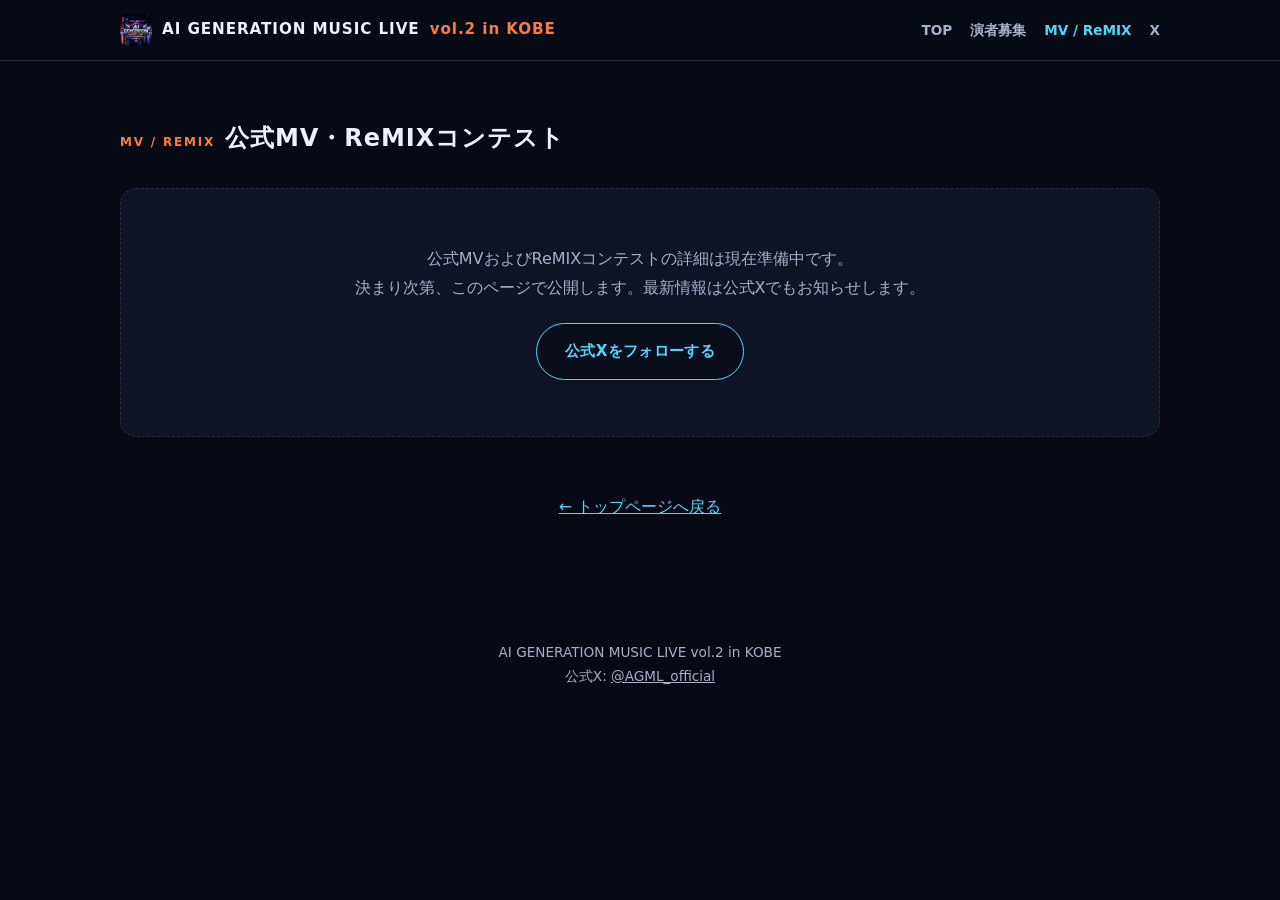
==== mv.html @ 3fc16c10 "Initial commit: AGML vol.2 in KOBE official site (phase 1) Co-Authored-By: Claude Sonnet 5 <noreply@" ====
<!DOCTYPE html>
<html lang="ja">
<head>
<meta charset="UTF-8">
<meta name="viewport" content="width=device-width, initial-scale=1.0">
<title>公式MV・ReMIXコンテスト | AI GENERATION MUSIC LIVE vol.2 in KOBE</title>
<meta name="description" content="AI GENERATION MUSIC LIVE vol.2 in KOBE 公式MV・ReMIXコンテスト情報（近日公開）。">
<link rel="stylesheet" href="assets/css/style.css">
<link rel="icon" type="image/png" sizes="32x32" href="assets/img/favicon-32.png">
<link rel="icon" type="image/png" sizes="16x16" href="assets/img/favicon-16.png">
<link rel="apple-touch-icon" href="assets/img/apple-touch-icon.png">
</head>
<body>

<header class="site-header">
  <nav class="nav">
    <a class="brand" href="index.html"><img src="assets/img/logo-nav.png" alt="AI GENERATION MUSIC LIVE logo">AI GENERATION MUSIC LIVE <span>vol.2 in KOBE</span></a>
    <div class="nav-links">
      <a href="index.html">TOP</a>
      <a href="recruit.html">演者募集</a>
      <a href="mv.html" class="active">MV / ReMIX</a>
      <a href="https://x.com/AGML_official" target="_blank" rel="noopener">X</a>
    </div>
  </nav>
</header>

<section id="mv-top">
  <div class="wrap">
    <h2 class="section-title"><span class="en">MV / REMIX</span>公式MV・ReMIXコンテスト</h2>
    <div class="placeholder-box">
      <p>公式MVおよびReMIXコンテストの詳細は現在準備中です。<br>
      決まり次第、このページで公開します。最新情報は公式Xでもお知らせします。</p>
      <p style="margin-top:20px;">
        <a class="btn btn-outline" href="https://x.com/AGML_official" target="_blank" rel="noopener">公式Xをフォローする</a>
      </p>
    </div>

    <p class="back-top"><a href="index.html">← トップページへ戻る</a></p>
  </div>
</section>

<footer class="site-footer">
  <div class="wrap">
    <p>AI GENERATION MUSIC LIVE vol.2 in KOBE<br>
    公式X: <a href="https://x.com/AGML_official" target="_blank" rel="noopener">@AGML_official</a></p>
  </div>
</footer>

</body>
</html>
---- assets/css/style.css ----
/* AI GENERATION MUSIC LIVE vol.2 in KOBE -------------------------------- */
:root {
  --bg: #070a14;
  --bg-panel: #0f1424;
  --bg-panel-2: #131a2e;
  --border: #232b45;
  --text: #eef1fb;
  --text-dim: #a7aec9;
  --orange: #ff7a45;
  --cyan: #4fd8ff;
  --magenta: #ff4d8d;
  --max-w: 1080px;
}

* { box-sizing: border-box; }

html { scroll-behavior: smooth; }

body {
  margin: 0;
  background: var(--bg);
  color: var(--text);
  font-family: "Hiragino Kaku Gothic ProN", "Hiragino Sans", "Yu Gothic",
    "Noto Sans JP", system-ui, -apple-system, sans-serif;
  line-height: 1.8;
  -webkit-font-smoothing: antialiased;
}

img { max-width: 100%; display: block; }

a { color: var(--cyan); }

.wrap {
  max-width: var(--max-w);
  margin: 0 auto;
  padding: 0 20px;
}

/* Nav ------------------------------------------------------------------ */
.site-header {
  position: sticky;
  top: 0;
  z-index: 20;
  background: rgba(7, 10, 20, 0.9);
  backdrop-filter: blur(6px);
  border-bottom: 1px solid var(--border);
}

.nav {
  display: flex;
  align-items: center;
  justify-content: space-between;
  padding: 14px 20px;
  max-width: var(--max-w);
  margin: 0 auto;
}

.nav .brand {
  display: flex;
  align-items: center;
  gap: 10px;
  font-weight: 800;
  letter-spacing: 0.06em;
  font-size: 0.95rem;
  color: var(--text);
  text-decoration: none;
  white-space: nowrap;
}

.nav .brand img {
  width: 32px;
  height: 32px;
  border-radius: 8px;
  object-fit: cover;
}

.nav .brand span { color: var(--orange); }

.nav-links {
  display: flex;
  gap: 18px;
  flex-wrap: wrap;
  font-size: 0.85rem;
}

.nav-links a {
  color: var(--text-dim);
  text-decoration: none;
  font-weight: 600;
}

.nav-links a:hover,
.nav-links a.active { color: var(--cyan); }

/* Hero ------------------------------------------------------------------ */
.hero {
  position: relative;
  width: 100%;
  aspect-ratio: 16 / 9;
  overflow: hidden;
  background: #000;
}

.hero img {
  width: 100%;
  height: 100%;
  object-fit: cover;
}

.hero-cta {
  position: absolute;
  left: 0;
  right: 0;
  bottom: 22px;
  display: flex;
  justify-content: center;
  gap: 12px;
  flex-wrap: wrap;
  padding: 0 16px;
}

/* Buttons ---------------------------------------------------------------- */
.btn {
  display: inline-block;
  padding: 14px 28px;
  border-radius: 999px;
  font-weight: 700;
  text-decoration: none;
  font-size: 0.95rem;
  letter-spacing: 0.02em;
  transition: transform 0.15s ease, opacity 0.15s ease;
  border: 1px solid transparent;
}

.btn:hover { transform: translateY(-2px); }

.btn-primary {
  background: linear-gradient(90deg, var(--orange), var(--magenta));
  color: #12060a;
}

.btn-outline {
  background: rgba(7, 10, 20, 0.55);
  border-color: var(--cyan);
  color: var(--cyan);
}

.btn-block { display: block; text-align: center; width: 100%; }

/* Sections ---------------------------------------------------------------- */
section { padding: 56px 0; border-bottom: 1px solid var(--border); }
section:last-of-type { border-bottom: none; }

.section-title {
  font-size: 1.5rem;
  font-weight: 800;
  letter-spacing: 0.04em;
  margin: 0 0 28px;
  display: flex;
  align-items: baseline;
  gap: 10px;
}

.section-title .en {
  font-size: 0.75rem;
  color: var(--orange);
  letter-spacing: 0.15em;
  font-weight: 700;
}

.lede {
  color: var(--text-dim);
  font-size: 1rem;
  white-space: pre-line;
}

.logo-mark {
  display: block;
  width: 160px;
  height: 160px;
  border-radius: 20px;
  object-fit: cover;
  margin: 0 0 24px;
  border: 1px solid var(--border);
}

/* Info table --------------------------------------------------------------- */
.info-grid {
  display: grid;
  grid-template-columns: 140px 1fr;
  gap: 14px 20px;
  background: var(--bg-panel);
  border: 1px solid var(--border);
  border-radius: 16px;
  padding: 28px;
}

.info-grid dt {
  color: var(--orange);
  font-weight: 700;
  font-size: 0.9rem;
}

.info-grid dd {
  margin: 0;
  color: var(--text);
}

@media (max-width: 520px) {
  .info-grid { grid-template-columns: 1fr; }
  .info-grid dt { padding-top: 10px; border-top: 1px solid var(--border); }
  .info-grid dt:first-child { border-top: none; padding-top: 0; }
}

/* Cards / links section ------------------------------------------------- */
.card-grid {
  display: grid;
  grid-template-columns: repeat(auto-fit, minmax(240px, 1fr));
  gap: 20px;
}

.card {
  background: var(--bg-panel);
  border: 1px solid var(--border);
  border-radius: 16px;
  padding: 26px;
  text-decoration: none;
  color: var(--text);
  display: block;
}

.card:hover { border-color: var(--cyan); }

.card .tag {
  display: inline-block;
  font-size: 0.7rem;
  font-weight: 700;
  letter-spacing: 0.08em;
  color: var(--magenta);
  border: 1px solid var(--magenta);
  border-radius: 999px;
  padding: 3px 10px;
  margin-bottom: 12px;
}

.card h3 { margin: 0 0 10px; font-size: 1.1rem; }
.card p { margin: 0; color: var(--text-dim); font-size: 0.9rem; }

/* Gallery ---------------------------------------------------------------- */
.gallery {
  display: grid;
  grid-template-columns: 1fr 1fr;
  gap: 16px;
}

.gallery img {
  border-radius: 16px;
  width: 100%;
  height: 260px;
  object-fit: cover;
  border: 1px solid var(--border);
}

@media (max-width: 600px) {
  .gallery { grid-template-columns: 1fr; }
}

/* Placeholder box ---------------------------------------------------------- */
.placeholder-box {
  border: 1px dashed var(--border);
  border-radius: 16px;
  padding: 40px 24px;
  text-align: center;
  color: var(--text-dim);
  background: var(--bg-panel);
}

/* Content blocks (recruit page) ------------------------------------------- */
.prose h3 {
  color: var(--cyan);
  font-size: 1.05rem;
  margin: 34px 0 12px;
}

.prose p { color: var(--text-dim); white-space: pre-line; }

.prose ul { color: var(--text-dim); padding-left: 1.2em; }

.badge-deadline {
  display: inline-block;
  background: rgba(255, 77, 141, 0.12);
  border: 1px solid var(--magenta);
  color: var(--magenta);
  font-weight: 700;
  border-radius: 10px;
  padding: 14px 18px;
  margin: 16px 0 28px;
}

/* Footer ------------------------------------------------------------------ */
.site-footer {
  padding: 32px 0 60px;
  text-align: center;
  color: var(--text-dim);
  font-size: 0.85rem;
}

.site-footer a { color: var(--text-dim); text-decoration: underline; }

.back-top {
  display: block;
  text-align: center;
  padding: 40px 0 0;
}
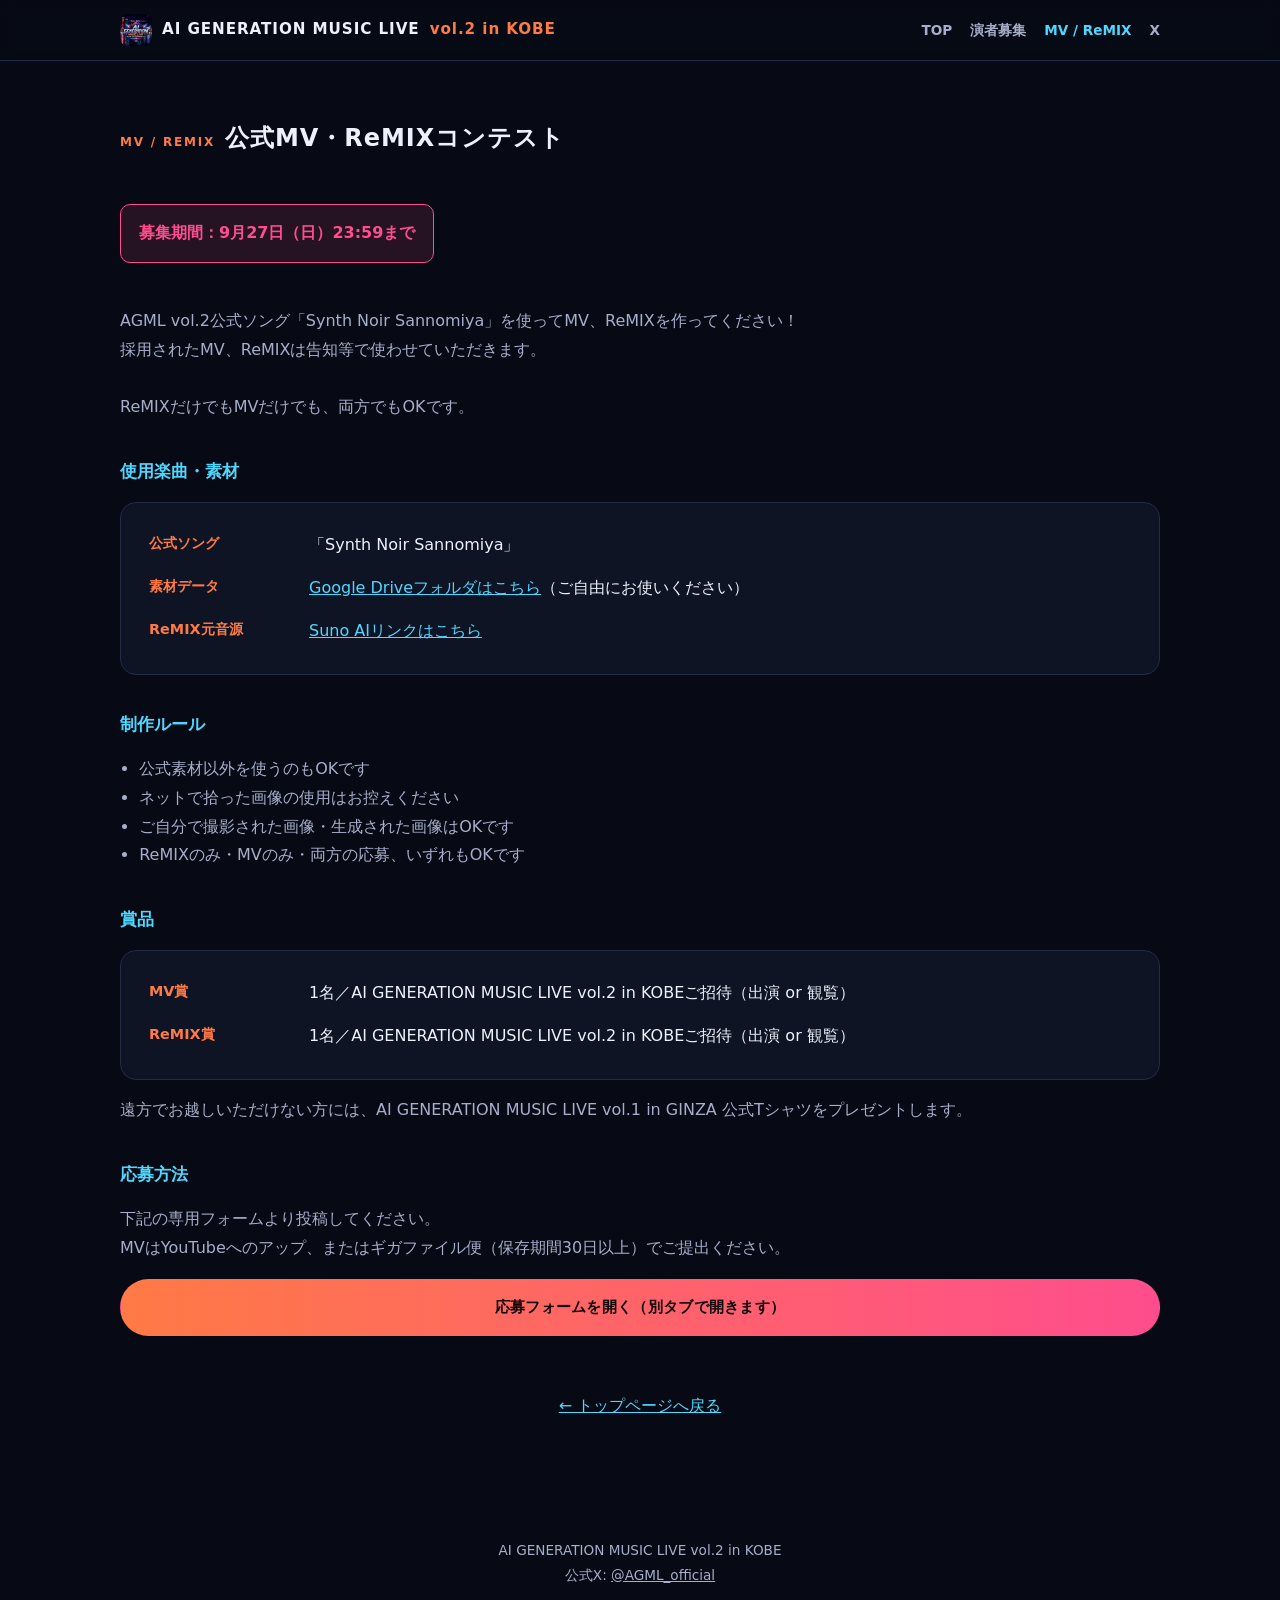
==== commit d0d641df: "Add MV/ReMIX contest details to mv.html and update index card Co-Authored-By: Claude Sonnet 5 <norep" ====
--- a/mv.html
+++ b/mv.html
@@ -4,7 +4,7 @@
 <meta charset="UTF-8">
 <meta name="viewport" content="width=device-width, initial-scale=1.0">
 <title>公式MV・ReMIXコンテスト | AI GENERATION MUSIC LIVE vol.2 in KOBE</title>
-<meta name="description" content="AI GENERATION MUSIC LIVE vol.2 in KOBE 公式MV・ReMIXコンテスト情報（近日公開）。">
+<meta name="description" content="AI GENERATION MUSIC LIVE vol.2 in KOBE 公式MV・ReMIXコンテスト。公式ソング「Synth Noir Sannomiya」でMV・ReMIXを制作。応募締切9/27(日)23:59。">
 <link rel="stylesheet" href="assets/css/style.css">
 <link rel="icon" type="image/png" sizes="32x32" href="assets/img/favicon-32.png">
 <link rel="icon" type="image/png" sizes="16x16" href="assets/img/favicon-16.png">
@@ -27,12 +27,47 @@
 <section id="mv-top">
   <div class="wrap">
     <h2 class="section-title"><span class="en">MV / REMIX</span>公式MV・ReMIXコンテスト</h2>
-    <div class="placeholder-box">
-      <p>公式MVおよびReMIXコンテストの詳細は現在準備中です。<br>
-      決まり次第、このページで公開します。最新情報は公式Xでもお知らせします。</p>
-      <p style="margin-top:20px;">
-        <a class="btn btn-outline" href="https://x.com/AGML_official" target="_blank" rel="noopener">公式Xをフォローする</a>
-      </p>
+
+    <div class="badge-deadline">募集期間：9月27日（日）23:59まで</div>
+
+    <div class="prose">
+      <p>AGML vol.2公式ソング「Synth Noir Sannomiya」を使ってMV、ReMIXを作ってください！
+採用されたMV、ReMIXは告知等で使わせていただきます。
+
+ReMIXだけでもMVだけでも、両方でもOKです。</p>
+
+      <h3>使用楽曲・素材</h3>
+      <dl class="info-grid">
+        <dt>公式ソング</dt>
+        <dd>「Synth Noir Sannomiya」</dd>
+        <dt>素材データ</dt>
+        <dd><a href="https://drive.google.com/drive/folders/1ZEKAZsrtZWXup7KaDJky0G6zKT26dEnL?usp=drive_link" target="_blank" rel="noopener">Google Driveフォルダはこちら</a>（ご自由にお使いください）</dd>
+        <dt>ReMIX元音源</dt>
+        <dd><a href="https://suno.com/song/59a0701a-38a8-476a-8fa3-cbe1764c9323?sh=CSv2sEr75y9eeQH9" target="_blank" rel="noopener">Suno AIリンクはこちら</a></dd>
+      </dl>
+
+      <h3>制作ルール</h3>
+      <ul>
+        <li>公式素材以外を使うのもOKです</li>
+        <li>ネットで拾った画像の使用はお控えください</li>
+        <li>ご自分で撮影された画像・生成された画像はOKです</li>
+        <li>ReMIXのみ・MVのみ・両方の応募、いずれもOKです</li>
+      </ul>
+
+      <h3>賞品</h3>
+      <dl class="info-grid">
+        <dt>MV賞</dt>
+        <dd>1名／AI GENERATION MUSIC LIVE vol.2 in KOBEご招待（出演 or 観覧）</dd>
+        <dt>ReMIX賞</dt>
+        <dd>1名／AI GENERATION MUSIC LIVE vol.2 in KOBEご招待（出演 or 観覧）</dd>
+      </dl>
+      <p>遠方でお越しいただけない方には、AI GENERATION MUSIC LIVE vol.1 in GINZA 公式Tシャツをプレゼントします。</p>
+
+      <h3>応募方法</h3>
+      <p>下記の専用フォームより投稿してください。
+MVはYouTubeへのアップ、またはギガファイル便（保存期間30日以上）でご提出ください。</p>
+
+      <a class="btn btn-primary btn-block" href="https://forms.gle/KEqT39GfGKoGcfJb9" target="_blank" rel="noopener">応募フォームを開く（別タブで開きます）</a>
     </div>
 
     <p class="back-top"><a href="index.html">← トップページへ戻る</a></p>
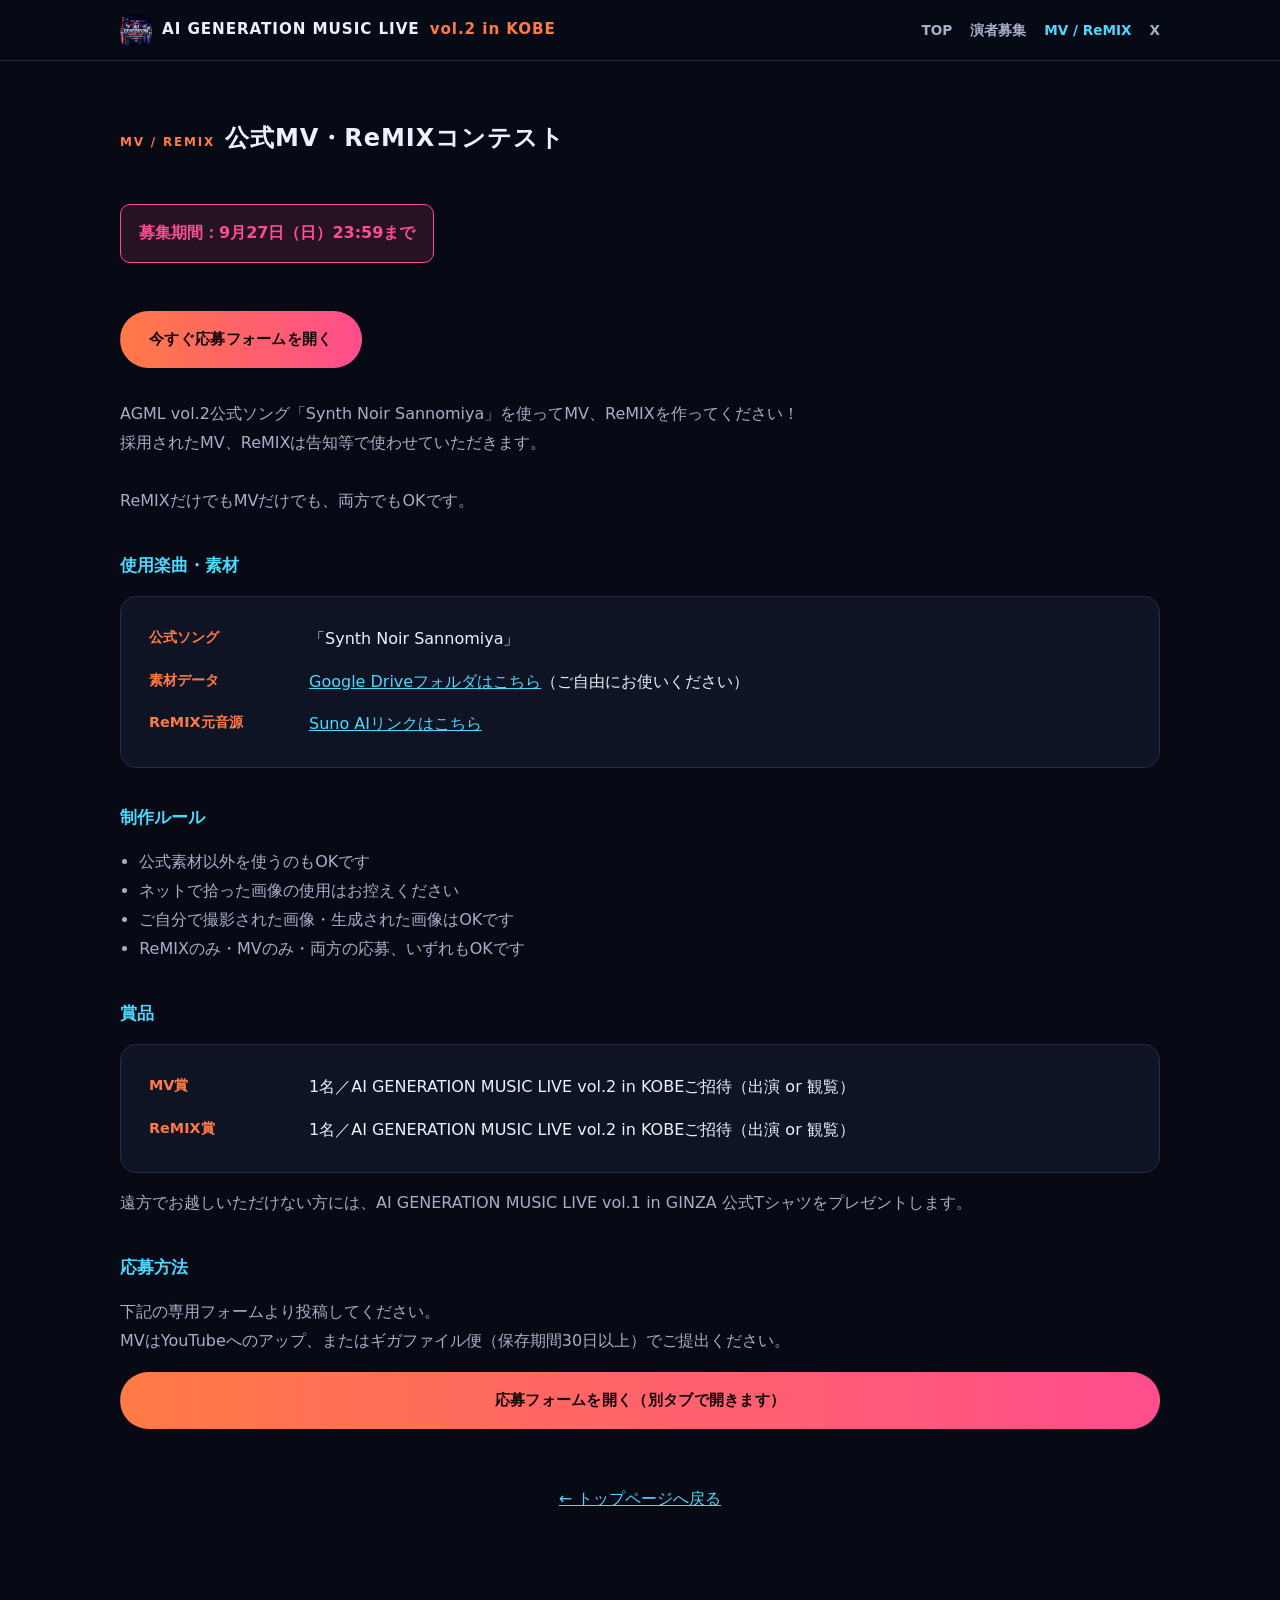
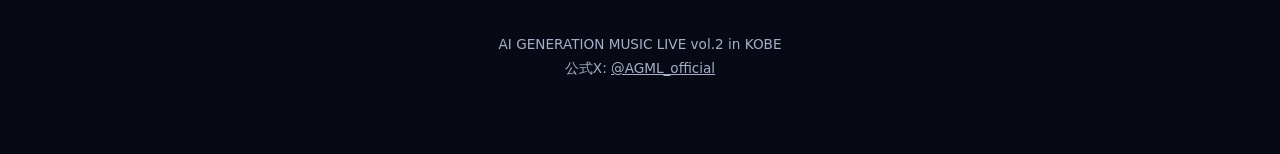
==== commit bd7c17f7: "Add top CTA shortcut, mobile nav fixes, minor copy cleanup Co-Authored-By: Claude Sonnet 5 <noreply@" ====
--- a/mv.html
+++ b/mv.html
@@ -29,6 +29,8 @@
     <h2 class="section-title"><span class="en">MV / REMIX</span>公式MV・ReMIXコンテスト</h2>
 
     <div class="badge-deadline">募集期間：9月27日（日）23:59まで</div>
+
+    <p class="cta-shortcut"><a class="btn btn-primary" href="https://forms.gle/KEqT39GfGKoGcfJb9" target="_blank" rel="noopener">今すぐ応募フォームを開く</a></p>
 
     <div class="prose">
       <p>AGML vol.2公式ソング「Synth Noir Sannomiya」を使ってMV、ReMIXを作ってください！
--- a/assets/css/style.css
+++ b/assets/css/style.css
@@ -312,3 +312,42 @@
   text-align: center;
   padding: 40px 0 0;
 }
+
+/* CTA shortcut near the top of long pages --------------------------------- */
+.cta-shortcut {
+  margin: 20px 0 32px;
+}
+
+/* Mobile fixes -------------------------------------------------------------- */
+@media (max-width: 640px) {
+  .nav {
+    flex-direction: column;
+    align-items: flex-start;
+    gap: 10px;
+    padding: 12px 16px;
+  }
+
+  .nav .brand { font-size: 0.85rem; }
+
+  .nav-links {
+    width: 100%;
+    gap: 8px 16px;
+    font-size: 0.8rem;
+  }
+
+  .section-title {
+    flex-direction: column;
+    align-items: flex-start;
+    gap: 4px;
+  }
+
+  .hero-cta {
+    bottom: 12px;
+    gap: 8px;
+  }
+
+  .hero-cta .btn {
+    padding: 10px 18px;
+    font-size: 0.8rem;
+  }
+}
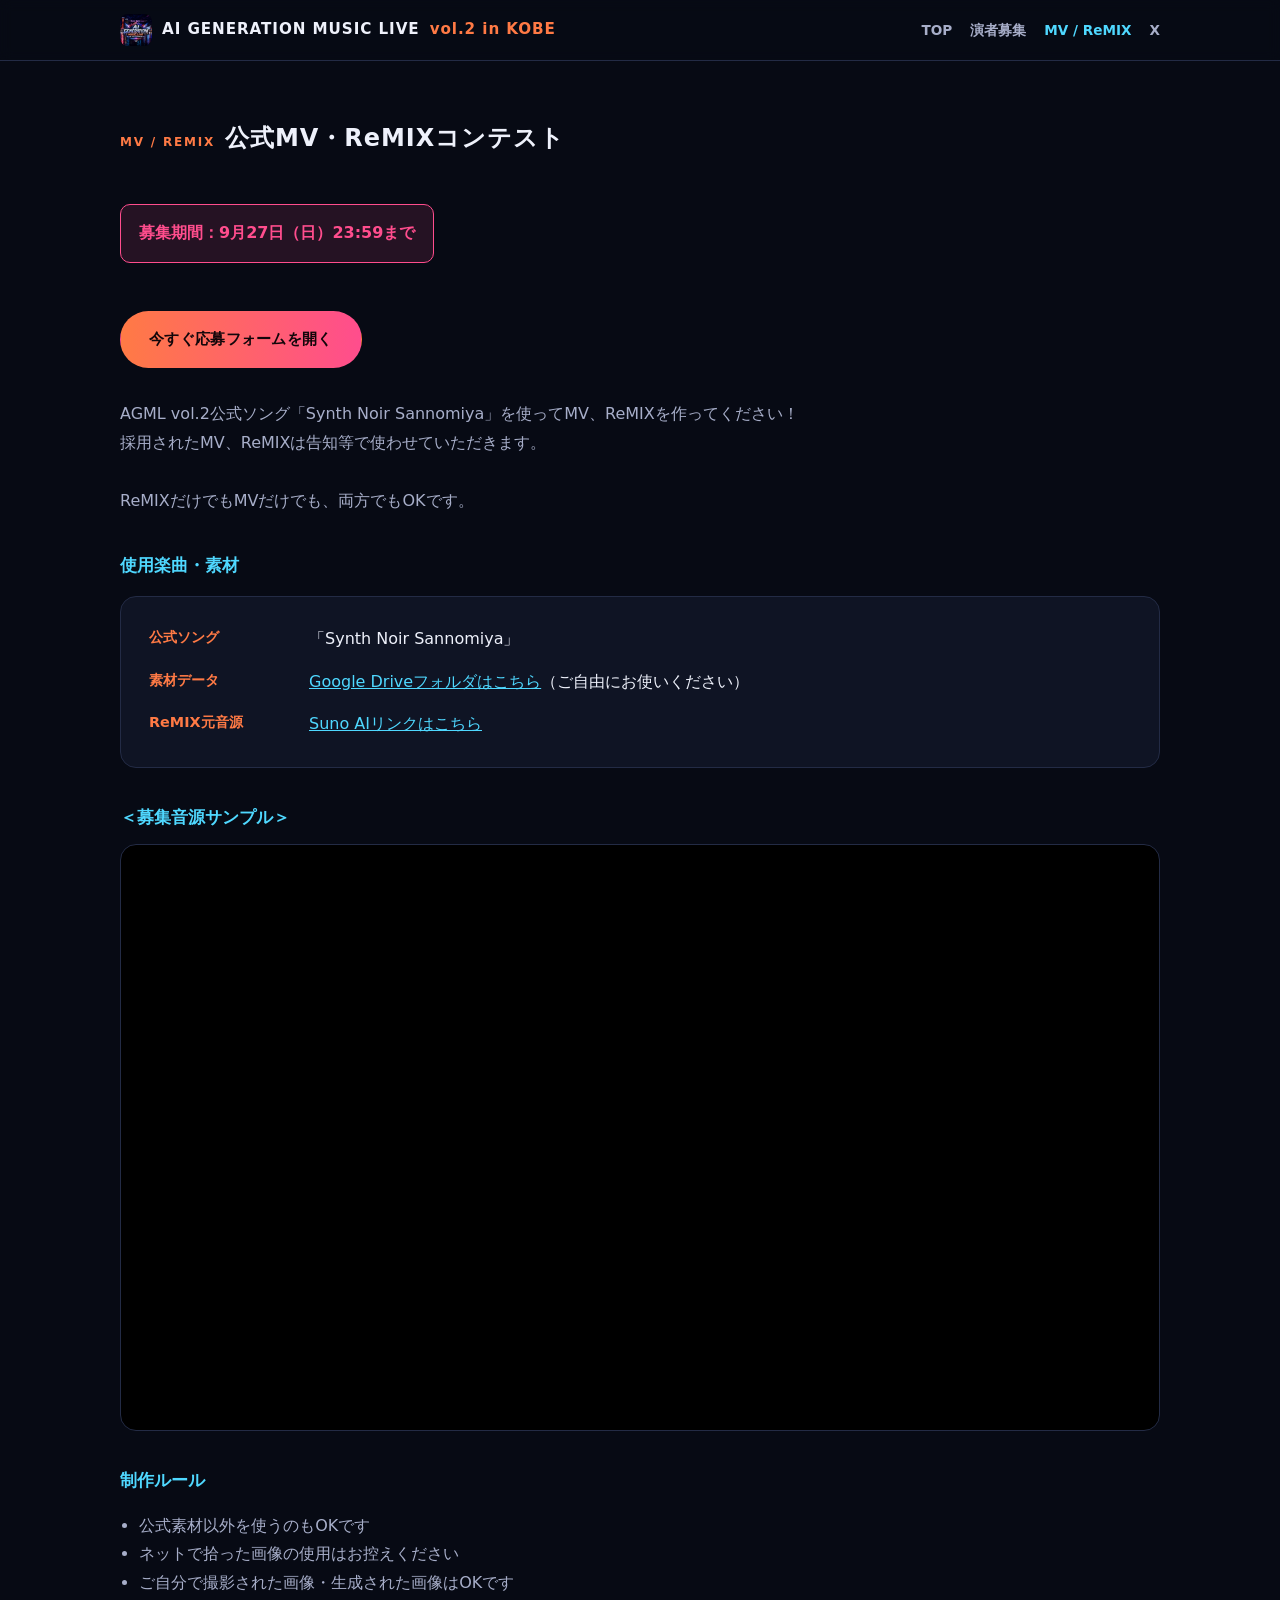
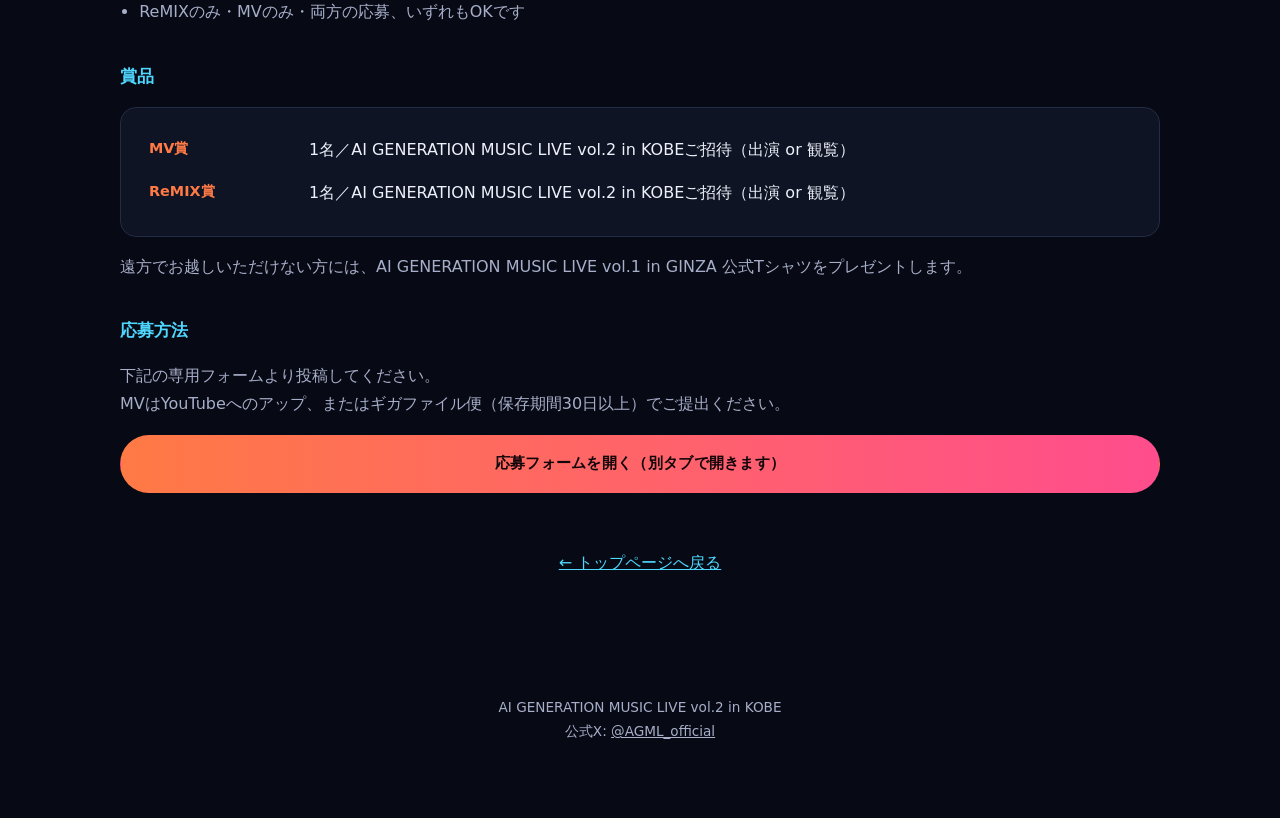
==== commit 334dcd1f: "公式ソング動画の埋め込みを追加 - index.html に OFFICIAL SONG セクションを追加 - mv.html に募集音源サンプル動画を追加 - style.css に .video-" ====
--- a/mv.html
+++ b/mv.html
@@ -48,6 +48,11 @@
         <dd><a href="https://suno.com/song/59a0701a-38a8-476a-8fa3-cbe1764c9323?sh=CSv2sEr75y9eeQH9" target="_blank" rel="noopener">Suno AIリンクはこちら</a></dd>
       </dl>
 
+      <h3>＜募集音源サンプル＞</h3>
+      <div class="video-embed">
+        <iframe src="https://www.youtube.com/embed/2ZxC5ot18NE" title="Synth Noir Sannomiya 募集音源サンプル" allow="accelerometer; autoplay; clipboard-write; encrypted-media; gyroscope; picture-in-picture; web-share" allowfullscreen></iframe>
+      </div>
+
       <h3>制作ルール</h3>
       <ul>
         <li>公式素材以外を使うのもOKです</li>
--- a/assets/css/style.css
+++ b/assets/css/style.css
@@ -265,6 +265,26 @@
   .gallery { grid-template-columns: 1fr; }
 }
 
+/* Video embed --------------------------------------------------------------- */
+.video-embed {
+  position: relative;
+  padding-bottom: 56.25%;
+  height: 0;
+  overflow: hidden;
+  border-radius: 16px;
+  border: 1px solid var(--border);
+  background: #000;
+}
+
+.video-embed iframe {
+  position: absolute;
+  top: 0;
+  left: 0;
+  width: 100%;
+  height: 100%;
+  border: 0;
+}
+
 /* Placeholder box ---------------------------------------------------------- */
 .placeholder-box {
   border: 1px dashed var(--border);
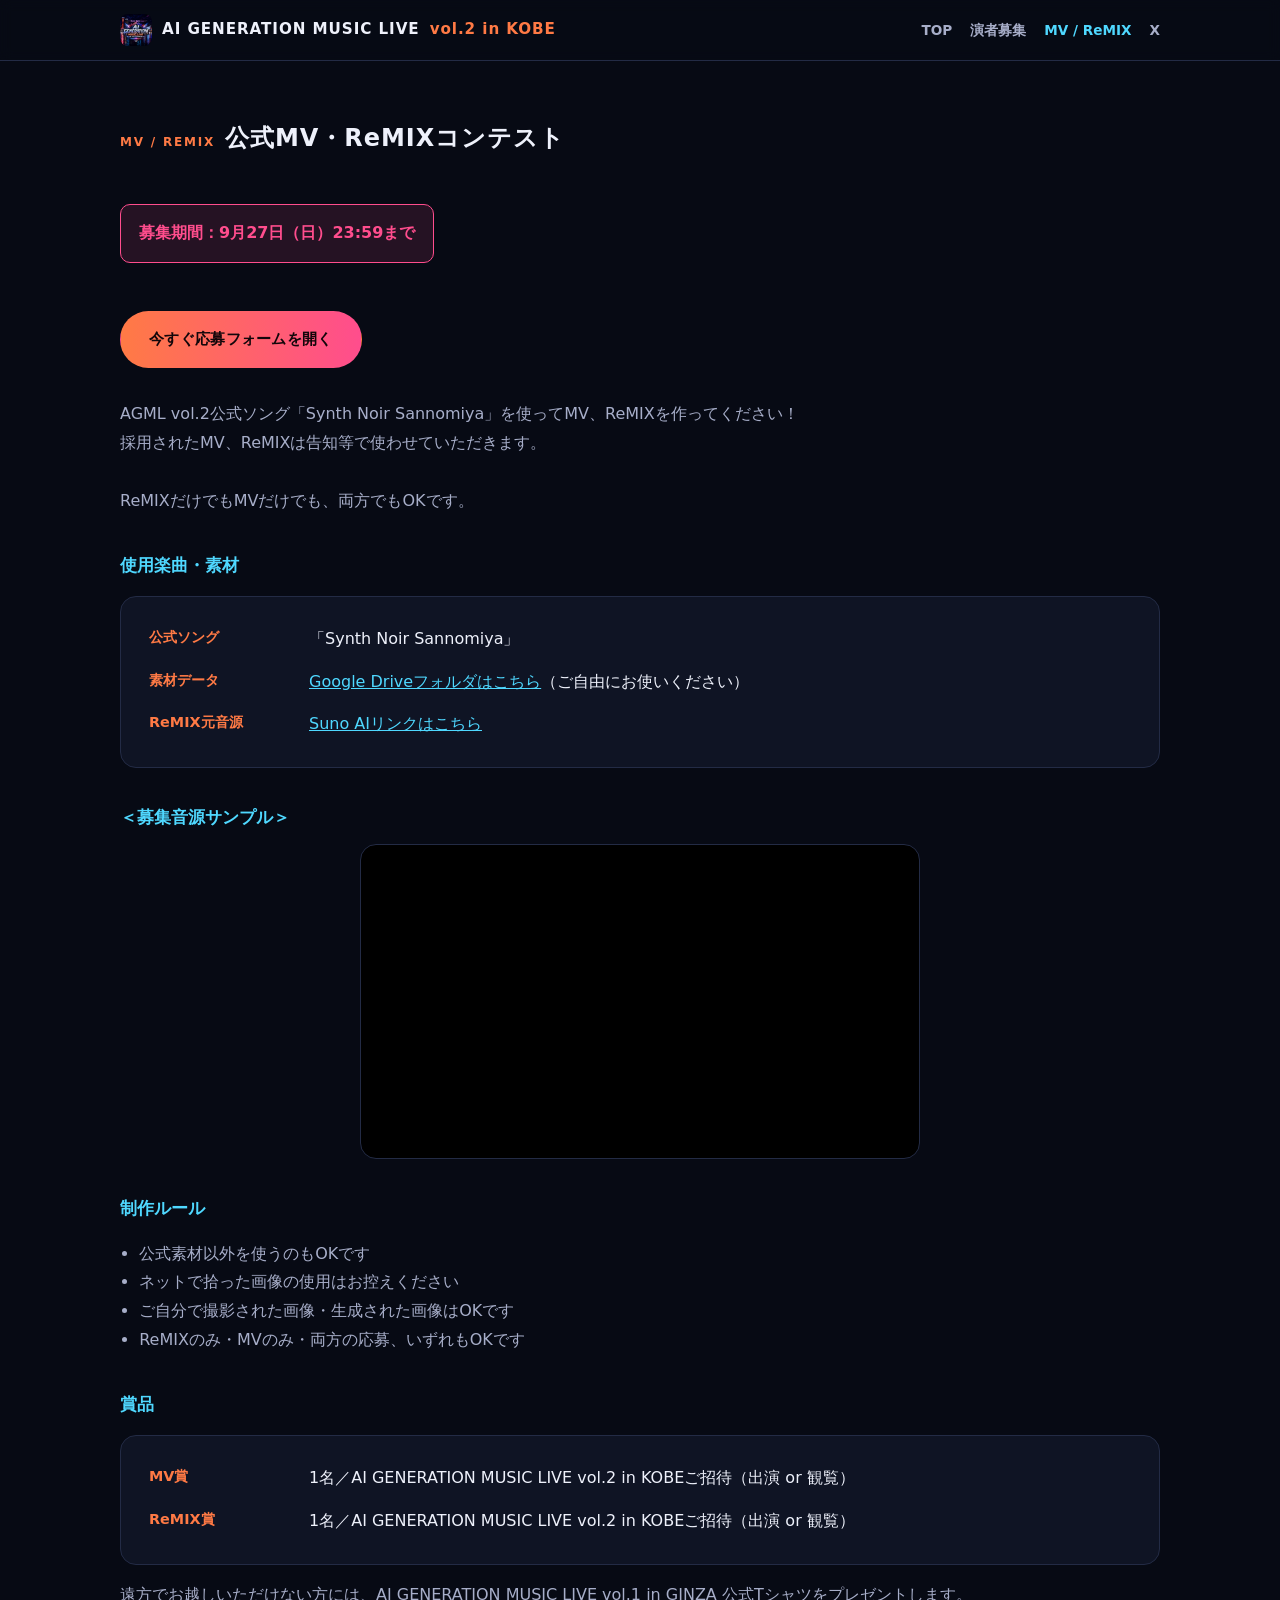
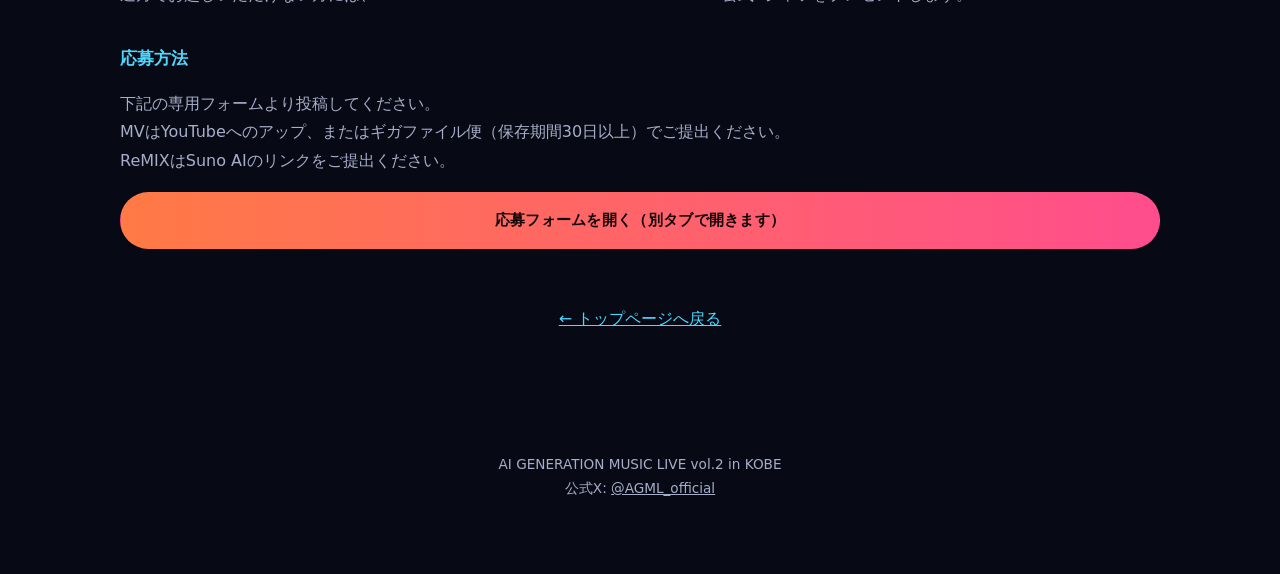
==== commit 2da68a3d: "mv.html: 応募方法にReMIX提出方法の説明を追加 Co-Authored-By: Claude Sonnet 5 <noreply@anthropic.com>" ====
--- a/mv.html
+++ b/mv.html
@@ -72,7 +72,8 @@
 
       <h3>応募方法</h3>
       <p>下記の専用フォームより投稿してください。
-MVはYouTubeへのアップ、またはギガファイル便（保存期間30日以上）でご提出ください。</p>
+MVはYouTubeへのアップ、またはギガファイル便（保存期間30日以上）でご提出ください。
+ReMIXはSuno AIのリンクをご提出ください。</p>
 
       <a class="btn btn-primary btn-block" href="https://forms.gle/KEqT39GfGKoGcfJb9" target="_blank" rel="noopener">応募フォームを開く（別タブで開きます）</a>
     </div>
--- a/assets/css/style.css
+++ b/assets/css/style.css
@@ -268,8 +268,10 @@
 /* Video embed --------------------------------------------------------------- */
 .video-embed {
   position: relative;
-  padding-bottom: 56.25%;
-  height: 0;
+  width: 100%;
+  max-width: 560px;
+  aspect-ratio: 16 / 9;
+  margin: 0 auto;
   overflow: hidden;
   border-radius: 16px;
   border: 1px solid var(--border);
@@ -278,8 +280,7 @@
 
 .video-embed iframe {
   position: absolute;
-  top: 0;
-  left: 0;
+  inset: 0;
   width: 100%;
   height: 100%;
   border: 0;
